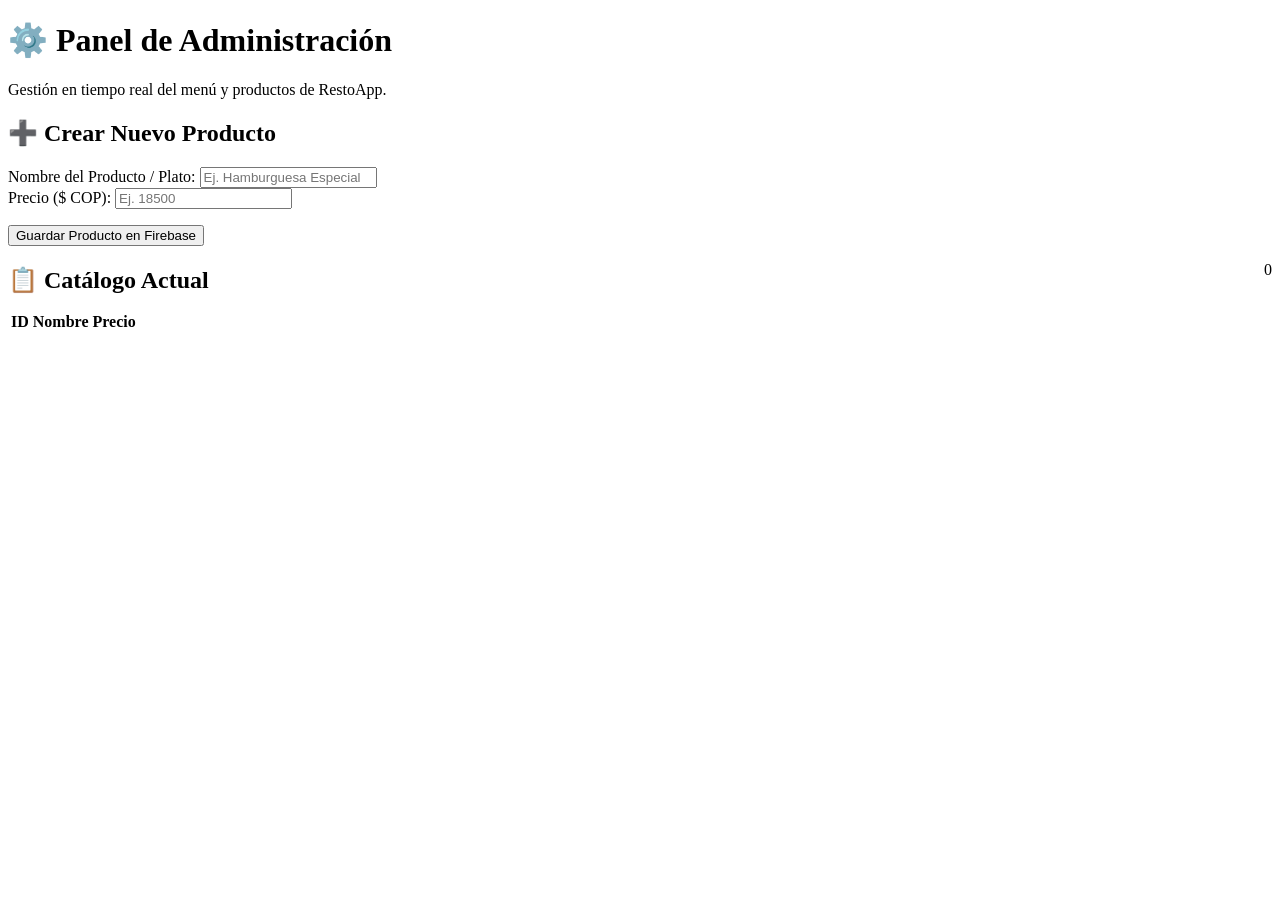
==== admin.html @ 2a42c291 "refactor: modularize legacy codebase into a clean, scalable, and testable application architecture" ====
<!DOCTYPE html>
<html lang="es">
<head>
    <meta charset="UTF-8">
    <meta name="viewport" content="width=device-width, initial-scale=1.0">
    <meta name="description" content="RestoApp - Panel de Administración para gestión del catálogo de menú y alta de productos.">
    <title>RestoApp - Panel de Administración</title>
    <link rel="stylesheet" href="css/styles.css">
</head>
<body>

    <div id="main-header-placeholder"></div>

    <main class="main-content">
        <header class="page-header">
            <h1 class="page-title">⚙️ Panel de Administración</h1>
            <p class="page-subtitle">Gestión en tiempo real del menú y productos de RestoApp.</p>
        </header>

        <div class="grid-2">
            <!-- Formulario de Crear Producto -->
            <section class="card" aria-labelledby="create-title">
                <h2 class="card-title" id="create-title">➕ Crear Nuevo Producto</h2>
                
                <form id="create-product-form" novalidate>
                    <div class="form-group">
                        <label for="new-product-name" class="form-label">Nombre del Producto / Plato:</label>
                        <input type="text" id="new-product-name" class="form-control" placeholder="Ej. Hamburguesa Especial" required>
                    </div>

                    <div class="form-group">
                        <label for="new-product-price" class="form-label">Precio ($ COP):</label>
                        <input type="number" id="new-product-price" class="form-control" placeholder="Ej. 18500" min="1" step="100" required>
                    </div>

                    <button type="submit" id="btn-create-product" class="btn btn-success btn-block" style="margin-top: 1rem;">
                        Guardar Producto en Firebase
                    </button>
                </form>
            </section>

            <!-- Lista / Catálogo de Productos Registrados -->
            <section class="card" aria-labelledby="catalog-title">
                <div style="display: flex; justify-content: space-between; align-items: center; margin-bottom: 1rem;">
                    <h2 class="card-title" id="catalog-title" style="margin-bottom: 0;">📋 Catálogo Actual</h2>
                    <span class="brand-badge" id="product-count" style="background-color: var(--secondary);">0</span>
                </div>
                
                <div style="overflow-x: auto;">
                    <table class="data-table" aria-label="Tabla de catálogo de productos">
                        <thead>
                            <tr>
                                <th>ID</th>
                                <th>Nombre</th>
                                <th>Precio</th>
                            </tr>
                        </thead>
                        <tbody id="products-table-body">
                            <!-- Filas generadas desde js/pages/admin.js -->
                        </tbody>
                    </table>
                </div>
            </section>
        </div>
    </main>

    <script type="module" src="js/pages/admin.js"></script>
</body>
</html>
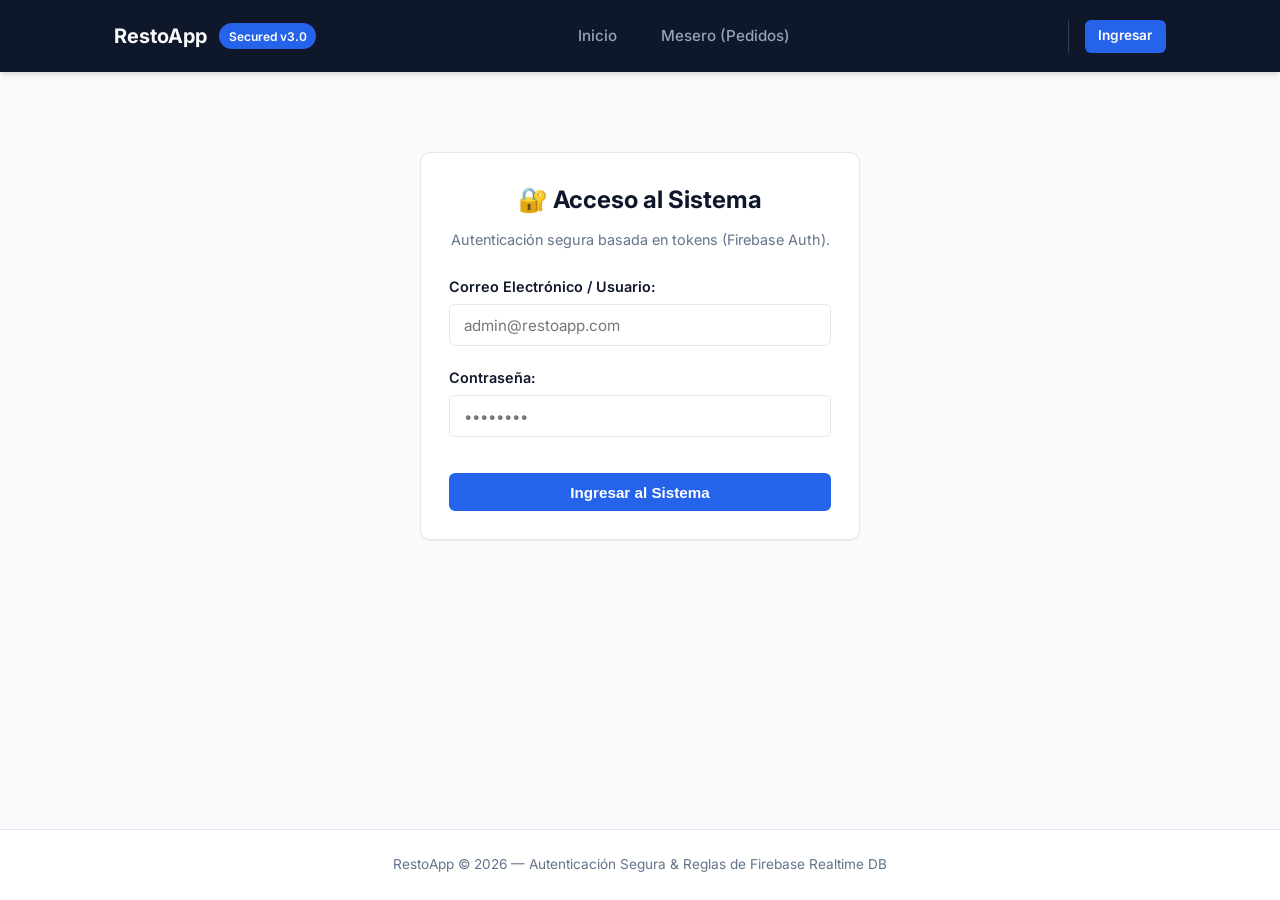
==== commit 4290eb81: "feat: implement menu management and authentication modules and clean up UI code comments" ====
--- a/admin.html
+++ b/admin.html
@@ -18,7 +18,7 @@
         </header>
 
         <div class="grid-2">
-            <!-- Formulario de Crear Producto -->
+
             <section class="card" aria-labelledby="create-title">
                 <h2 class="card-title" id="create-title">➕ Crear Nuevo Producto</h2>
                 
@@ -39,7 +39,7 @@
                 </form>
             </section>
 
-            <!-- Lista / Catálogo de Productos Registrados -->
+
             <section class="card" aria-labelledby="catalog-title">
                 <div style="display: flex; justify-content: space-between; align-items: center; margin-bottom: 1rem;">
                     <h2 class="card-title" id="catalog-title" style="margin-bottom: 0;">📋 Catálogo Actual</h2>
@@ -56,7 +56,7 @@
                             </tr>
                         </thead>
                         <tbody id="products-table-body">
-                            <!-- Filas generadas desde js/pages/admin.js -->
+
                         </tbody>
                     </table>
                 </div>
--- a/css/styles.css
+++ b/css/styles.css
@@ -0,0 +1,417 @@
+/* ==========================================================================
+   RestoApp - Design System & Global Styles
+   ========================================================================== */
+
+@import url('https://fonts.googleapis.com/css2?family=Inter:wght@300;400;500;600;700&display=swap');
+
+:root {
+    /* Color Palette */
+    --primary: #2563eb;
+    --primary-hover: #1d4ed8;
+    --primary-light: #eff6ff;
+    --secondary: #475569;
+    --success: #10b981;
+    --success-hover: #059669;
+    --danger: #ef4444;
+    --danger-hover: #dc2626;
+    --warning: #f59e0b;
+    
+    /* Backgrounds & Text */
+    --bg-page: #f8fafc;
+    --bg-card: #ffffff;
+    --bg-header: #0f172a;
+    --text-main: #0f172a;
+    --text-muted: #64748b;
+    --text-light: #f8fafc;
+    --border-color: #e2e8f0;
+    
+    /* Shadows & Border Radius */
+    --shadow-sm: 0 1px 2px 0 rgba(0, 0, 0, 0.05);
+    --shadow-md: 0 4px 6px -1px rgba(0, 0, 0, 0.1), 0 2px 4px -1px rgba(0, 0, 0, 0.06);
+    --shadow-lg: 0 10px 15px -3px rgba(0, 0, 0, 0.1), 0 4px 6px -2px rgba(0, 0, 0, 0.05);
+    --radius-sm: 6px;
+    --radius-md: 10px;
+    --radius-lg: 16px;
+
+    /* Transitions */
+    --transition-fast: 0.15s ease;
+    --transition-normal: 0.25s ease;
+}
+
+* {
+    box-sizing: border-box;
+    margin: 0;
+    padding: 0;
+}
+
+body {
+    font-family: 'Inter', system-ui, -apple-system, sans-serif;
+    background-color: var(--bg-page);
+    color: var(--text-main);
+    line-height: 1.6;
+    min-height: 100vh;
+    display: flex;
+    flex-direction: column;
+}
+
+/* ==========================================================================
+   Header & Navigation
+   ========================================================================== */
+
+.main-header {
+    background-color: var(--bg-header);
+    color: var(--text-light);
+    box-shadow: var(--shadow-md);
+    position: sticky;
+    top: 0;
+    z-index: 100;
+}
+
+.header-container {
+    max-width: 1100px;
+    margin: 0 auto;
+    padding: 1rem 1.5rem;
+    display: flex;
+    justify-content: space-between;
+    align-items: center;
+}
+
+.brand-logo {
+    display: flex;
+    align-items: center;
+    gap: 0.75rem;
+    text-decoration: none;
+    color: var(--text-light);
+    font-weight: 700;
+    font-size: 1.25rem;
+}
+
+.brand-badge {
+    background-color: var(--primary);
+    color: #fff;
+    font-size: 0.75rem;
+    padding: 0.2rem 0.6rem;
+    border-radius: 9999px;
+    font-weight: 600;
+}
+
+.main-nav {
+    display: flex;
+    align-items: center;
+    gap: 1rem;
+}
+
+.nav-link {
+    color: #94a3b8;
+    text-decoration: none;
+    font-weight: 500;
+    font-size: 0.95rem;
+    padding: 0.5rem 0.85rem;
+    border-radius: var(--radius-sm);
+    transition: all var(--transition-fast);
+}
+
+.nav-link:hover, .nav-link.active {
+    color: var(--text-light);
+    background-color: rgba(255, 255, 255, 0.1);
+}
+
+.nav-link.active {
+    font-weight: 600;
+    color: #ffffff;
+    border-bottom: 2px solid var(--primary);
+}
+
+.nav-auth-status {
+    display: flex;
+    align-items: center;
+    gap: 0.75rem;
+    margin-left: 1rem;
+    padding-left: 1rem;
+    border-left: 1px solid #334155;
+}
+
+.user-badge {
+    font-size: 0.85rem;
+    color: #cbd5e1;
+    font-weight: 500;
+}
+
+/* ==========================================================================
+   Layout & Containers
+   ========================================================================== */
+
+.main-content {
+    flex: 1;
+    max-width: 1100px;
+    width: 100%;
+    margin: 2rem auto;
+    padding: 0 1.5rem;
+}
+
+.page-header {
+    margin-bottom: 2rem;
+    text-align: left;
+}
+
+.page-title {
+    font-size: 1.85rem;
+    font-weight: 700;
+    color: var(--text-main);
+    margin-bottom: 0.5rem;
+}
+
+.page-subtitle {
+    color: var(--text-muted);
+    font-size: 1rem;
+}
+
+/* Cards */
+.card {
+    background-color: var(--bg-card);
+    border-radius: var(--radius-md);
+    border: 1px solid var(--border-color);
+    box-shadow: var(--shadow-sm);
+    padding: 1.75rem;
+    margin-bottom: 1.5rem;
+    transition: box-shadow var(--transition-normal);
+}
+
+.card:hover {
+    box-shadow: var(--shadow-md);
+}
+
+.card-title {
+    font-size: 1.25rem;
+    font-weight: 600;
+    margin-bottom: 1.25rem;
+    color: var(--text-main);
+    display: flex;
+    align-items: center;
+    gap: 0.5rem;
+}
+
+/* Grid Layouts */
+.grid-2 {
+    display: grid;
+    grid-template-columns: repeat(auto-fit, minmax(320px, 1fr));
+    gap: 1.5rem;
+}
+
+.grid-3 {
+    display: grid;
+    grid-template-columns: repeat(auto-fit, minmax(280px, 1fr));
+    gap: 1.5rem;
+}
+
+/* ==========================================================================
+   Form Controls & Buttons
+   ========================================================================== */
+
+.form-group {
+    margin-bottom: 1.25rem;
+}
+
+.form-label {
+    display: block;
+    font-size: 0.9rem;
+    font-weight: 600;
+    color: var(--text-main);
+    margin-bottom: 0.4rem;
+}
+
+.form-control, .form-select {
+    width: 100%;
+    padding: 0.65rem 0.9rem;
+    font-size: 0.95rem;
+    font-family: inherit;
+    color: var(--text-main);
+    background-color: #ffffff;
+    border: 1px solid var(--border-color);
+    border-radius: var(--radius-sm);
+    transition: border-color var(--transition-fast), box-shadow var(--transition-fast);
+}
+
+.form-control:focus, .form-select:focus {
+    outline: none;
+    border-color: var(--primary);
+    box-shadow: 0 0 0 3px rgba(37, 99, 235, 0.15);
+}
+
+.btn {
+    display: inline-flex;
+    align-items: center;
+    justify-content: center;
+    gap: 0.5rem;
+    padding: 0.65rem 1.25rem;
+    font-size: 0.95rem;
+    font-weight: 600;
+    border-radius: var(--radius-sm);
+    border: none;
+    cursor: pointer;
+    text-decoration: none;
+    transition: all var(--transition-fast);
+}
+
+.btn-primary {
+    background-color: var(--primary);
+    color: #ffffff;
+}
+
+.btn-primary:hover {
+    background-color: var(--primary-hover);
+}
+
+.btn-success {
+    background-color: var(--success);
+    color: #ffffff;
+}
+
+.btn-success:hover {
+    background-color: var(--success-hover);
+}
+
+.btn-danger {
+    background-color: var(--danger);
+    color: #ffffff;
+}
+
+.btn-danger:hover {
+    background-color: var(--danger-hover);
+}
+
+.btn-outline {
+    background-color: transparent;
+    border: 1px solid var(--border-color);
+    color: var(--text-main);
+}
+
+.btn-outline:hover {
+    background-color: #f1f5f9;
+}
+
+.btn-block {
+    width: 100%;
+}
+
+/* ==========================================================================
+   Order Summary & Table Styling
+   ========================================================================== */
+
+.summary-card {
+    background: linear-gradient(135deg, #0f172a 0%, #1e293b 100%);
+    color: #ffffff;
+}
+
+.summary-card .card-title {
+    color: #ffffff;
+    border-bottom: 1px solid #334155;
+    padding-bottom: 0.75rem;
+}
+
+.summary-row {
+    display: flex;
+    justify-content: space-between;
+    align-items: center;
+    padding: 0.6rem 0;
+    font-size: 0.95rem;
+    border-bottom: 1px solid rgba(255, 255, 255, 0.08);
+}
+
+.summary-row.total {
+    font-size: 1.3rem;
+    font-weight: 700;
+    color: #38bdf8;
+    border-bottom: none;
+    padding-top: 1rem;
+    margin-top: 0.5rem;
+}
+
+/* Custom Table */
+.data-table {
+    width: 100%;
+    border-collapse: collapse;
+    margin-top: 1rem;
+}
+
+.data-table th, .data-table td {
+    padding: 0.85rem 1rem;
+    text-align: left;
+    border-bottom: 1px solid var(--border-color);
+}
+
+.data-table th {
+    background-color: #f1f5f9;
+    font-weight: 600;
+    color: var(--text-muted);
+    font-size: 0.85rem;
+    text-transform: uppercase;
+    letter-spacing: 0.05em;
+}
+
+.data-table tr:hover {
+    background-color: #f8fafc;
+}
+
+/* ==========================================================================
+   Toast / Alerts System
+   ========================================================================== */
+
+.toast-container {
+    position: fixed;
+    bottom: 1.5rem;
+    right: 1.5rem;
+    z-index: 1000;
+    display: flex;
+    flex-direction: column;
+    gap: 0.75rem;
+}
+
+.toast {
+    background-color: var(--bg-header);
+    color: #ffffff;
+    padding: 0.85rem 1.25rem;
+    border-radius: var(--radius-sm);
+    box-shadow: var(--shadow-lg);
+    font-size: 0.9rem;
+    font-weight: 500;
+    display: flex;
+    align-items: center;
+    gap: 0.75rem;
+    animation: slideIn 0.3s cubic-bezier(0.16, 1, 0.3, 1);
+    max-width: 380px;
+}
+
+.toast.toast-success {
+    border-left: 4px solid var(--success);
+}
+
+.toast.toast-error {
+    border-left: 4px solid var(--danger);
+}
+
+.toast.toast-info {
+    border-left: 4px solid var(--primary);
+}
+
+@keyframes slideIn {
+    from {
+        transform: translateY(100%);
+        opacity: 0;
+    }
+    to {
+        transform: translateY(0);
+        opacity: 1;
+    }
+}
+
+/* Footer */
+.main-footer {
+    background-color: #ffffff;
+    border-top: 1px solid var(--border-color);
+    padding: 1.5rem 0;
+    margin-top: auto;
+    text-align: center;
+    font-size: 0.85rem;
+    color: var(--text-muted);
+}
